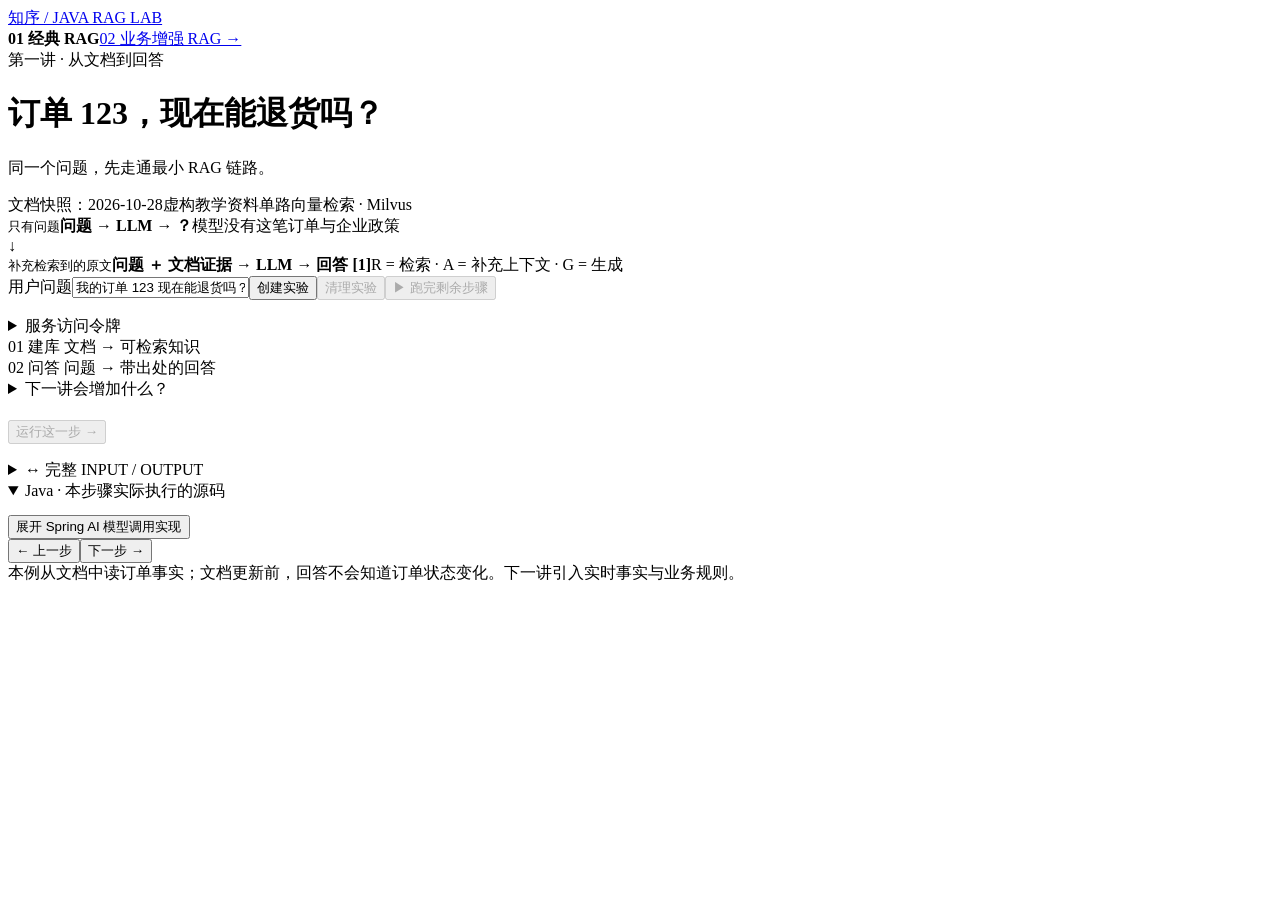
==== java-chatbot/src/main/resources/static/classic-tutorial.html @ 12b04f75 "Add classic RAG tutorial and migrate order tutorial to Milvus" ====
<!doctype html><html lang="zh-CN"><head><meta charset="utf-8"><meta name="viewport" content="width=device-width,initial-scale=1"><title>第一讲 · 经典 RAG · 订单 123</title><link rel="stylesheet" href="/classic-tutorial.css"><script src="/classic-tutorial.js" defer></script></head><body>
<header><a href="/">知序 / JAVA RAG LAB</a><nav><b>01 经典 RAG</b><a href="/tutorial.html">02 业务增强 RAG →</a></nav></header>
<main><div class="hero"><span class="eyebrow">第一讲 · 从文档到回答</span><h1>订单 123，现在能退货吗？</h1><p>同一个问题，先走通最小 RAG 链路。</p><div class="tags"><span>文档快照：2026-10-28</span><span>虚构教学资料</span><span>单路向量检索 · Milvus</span></div></div>
<section class="why"><div><small>只有问题</small><strong>问题 → LLM → ？</strong><span>模型没有这笔订单与企业政策</span></div><span class="arrow">↓</span><div><small>补充检索到的原文</small><strong>问题 ＋ 文档证据 → LLM → 回答 [1]</strong><span>R = 检索 · A = 补充上下文 · G = 生成</span></div></section>
<section class="controls"><label>用户问题<input id="question" value="我的订单 123 现在能退货吗？如果可以，该怎么操作？" maxlength="500"></label><button id="create">创建实验</button><button id="clear" disabled>清理实验</button><button id="all" disabled>▶ 跑完剩余步骤</button></section><p id="connection" role="status"></p><details id="access"><summary>服务访问令牌</summary><label>本地服务令牌（RAG_API_KEY）<input id="token" type="password" autocomplete="off"></label><button id="save-token">连接教学服务</button></details><p id="error" role="alert" hidden></p>
<div class="workspace"><aside><div class="phase-title">01 建库 <span>文档 → 可检索知识</span></div><div id="ingest" class="steps"></div><div class="phase-title">02 问答 <span>问题 → 带出处的回答</span></div><div id="query" class="steps"></div><details class="bridge"><summary>下一讲会增加什么？</summary><div class="bridge-row">文档快照 → 实时 SQL / 业务接口</div><div class="bridge-row">单路检索 → BM25 ＋ 向量 ＋ RRF</div><div class="bridge-row">模型判断 → 业务规则 ＋ 模型解释</div><a href="/tutorial.html">进入进阶版 →</a></details></aside>
<article><div class="step-head"><div><small id="number"></small><h2 id="title"></h2></div><button id="execute" disabled>运行这一步 →</button></div><div id="flow" class="flow"></div><p id="reason" class="reason"></p><div id="result" class="result"></div>
<details id="raw"><summary>↔ 完整 INPUT / OUTPUT</summary><div class="io"><section><small>INPUT</small><pre id="input"></pre></section><section><small>OUTPUT</small><pre id="output"></pre></section></div></details>
<details id="code-panel" open><summary>Java · 本步骤实际执行的源码</summary><pre><code id="code"></code></pre><button id="gateway">展开 Spring AI 模型调用实现</button><pre id="gateway-code" hidden></pre></details>
<div class="bottom"><button id="prev">← 上一步</button><span id="timing"></span><button id="next">下一步 →</button></div></article></div>
<footer>本例从文档中读订单事实；文档更新前，回答不会知道订单状态变化。下一讲引入实时事实与业务规则。</footer></main></body></html>
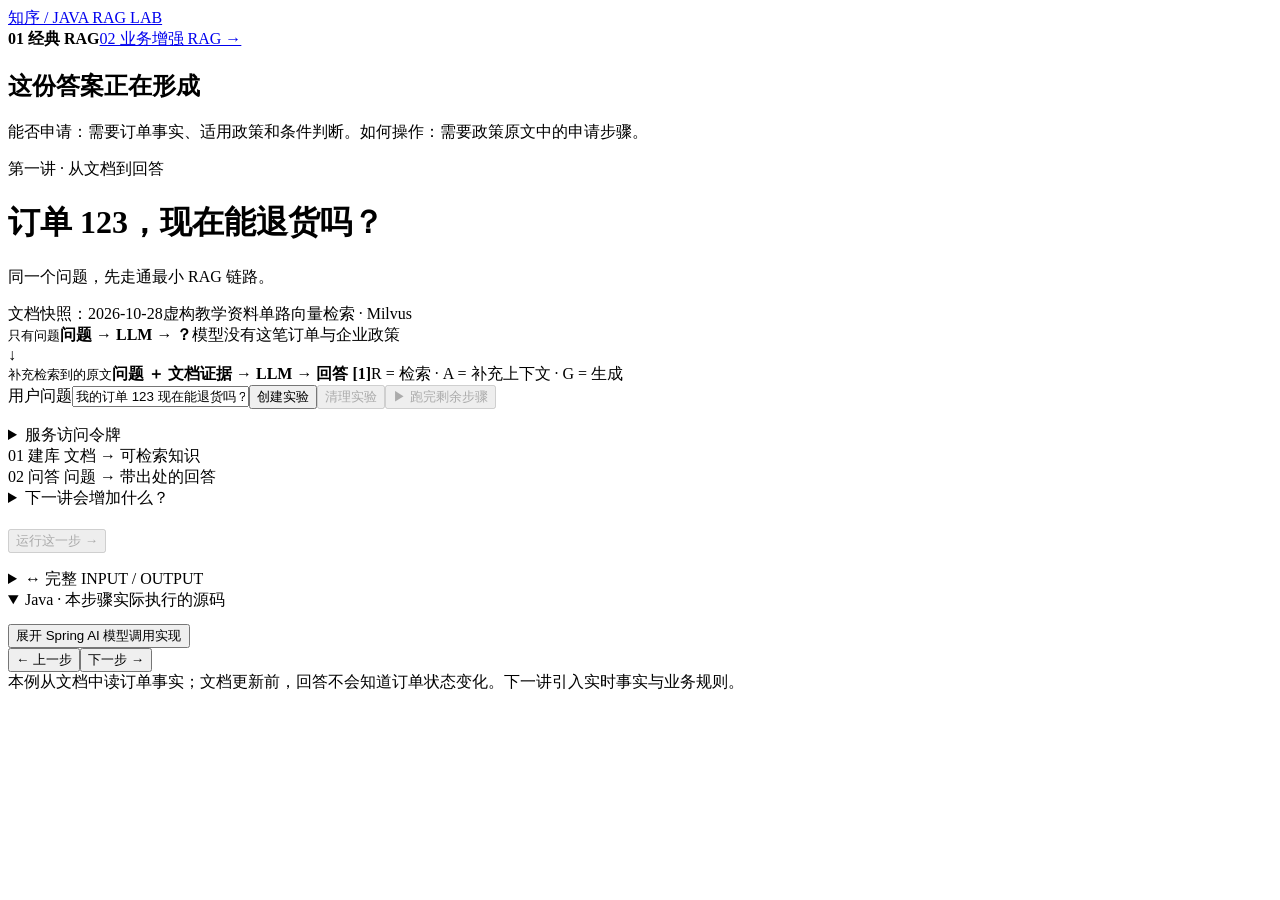
==== commit 2e192441: "feat(tutorial): track how order answers form across both lessons" ====
--- a/java-chatbot/src/main/resources/static/classic-tutorial.html
+++ b/java-chatbot/src/main/resources/static/classic-tutorial.html
@@ -1,11 +1,11 @@
-<!doctype html><html lang="zh-CN"><head><meta charset="utf-8"><meta name="viewport" content="width=device-width,initial-scale=1"><title>第一讲 · 经典 RAG · 订单 123</title><link rel="stylesheet" href="/classic-tutorial.css"><script src="/classic-tutorial.js" defer></script></head><body>
-<header><a href="/">知序 / JAVA RAG LAB</a><nav><b>01 经典 RAG</b><a href="/tutorial.html">02 业务增强 RAG →</a></nav></header>
-<main><div class="hero"><span class="eyebrow">第一讲 · 从文档到回答</span><h1>订单 123，现在能退货吗？</h1><p>同一个问题，先走通最小 RAG 链路。</p><div class="tags"><span>文档快照：2026-10-28</span><span>虚构教学资料</span><span>单路向量检索 · Milvus</span></div></div>
-<section class="why"><div><small>只有问题</small><strong>问题 → LLM → ？</strong><span>模型没有这笔订单与企业政策</span></div><span class="arrow">↓</span><div><small>补充检索到的原文</small><strong>问题 ＋ 文档证据 → LLM → 回答 [1]</strong><span>R = 检索 · A = 补充上下文 · G = 生成</span></div></section>
-<section class="controls"><label>用户问题<input id="question" value="我的订单 123 现在能退货吗？如果可以，该怎么操作？" maxlength="500"></label><button id="create">创建实验</button><button id="clear" disabled>清理实验</button><button id="all" disabled>▶ 跑完剩余步骤</button></section><p id="connection" role="status"></p><details id="access"><summary>服务访问令牌</summary><label>本地服务令牌（RAG_API_KEY）<input id="token" type="password" autocomplete="off"></label><button id="save-token">连接教学服务</button></details><p id="error" role="alert" hidden></p>
-<div class="workspace"><aside><div class="phase-title">01 建库 <span>文档 → 可检索知识</span></div><div id="ingest" class="steps"></div><div class="phase-title">02 问答 <span>问题 → 带出处的回答</span></div><div id="query" class="steps"></div><details class="bridge"><summary>下一讲会增加什么？</summary><div class="bridge-row">文档快照 → 实时 SQL / 业务接口</div><div class="bridge-row">单路检索 → BM25 ＋ 向量 ＋ RRF</div><div class="bridge-row">模型判断 → 业务规则 ＋ 模型解释</div><a href="/tutorial.html">进入进阶版 →</a></details></aside>
-<article><div class="step-head"><div><small id="number"></small><h2 id="title"></h2></div><button id="execute" disabled>运行这一步 →</button></div><div id="flow" class="flow"></div><p id="reason" class="reason"></p><div id="result" class="result"></div>
-<details id="raw"><summary>↔ 完整 INPUT / OUTPUT</summary><div class="io"><section><small>INPUT</small><pre id="input"></pre></section><section><small>OUTPUT</small><pre id="output"></pre></section></div></details>
-<details id="code-panel" open><summary>Java · 本步骤实际执行的源码</summary><pre><code id="code"></code></pre><button id="gateway">展开 Spring AI 模型调用实现</button><pre id="gateway-code" hidden></pre></details>
-<div class="bottom"><button id="prev">← 上一步</button><span id="timing"></span><button id="next">下一步 →</button></div></article></div>
+<!doctype html><html lang="zh-CN"><head><meta charset="utf-8"><meta name="viewport" content="width=device-width,initial-scale=1"><title>第一讲 · 经典 RAG · 订单 123</title><link rel="stylesheet" href="/classic-tutorial.css"><script src="/classic-tutorial.js" defer></script></head><body>
+<header><a href="/">知序 / JAVA RAG LAB</a><nav><b>01 经典 RAG</b><a href="/tutorial.html">02 业务增强 RAG →</a></nav></header>
+<main><section class="answer-progress" aria-live="polite"><h2>这份答案正在形成</h2><p>能否申请：需要订单事实、适用政策和条件判断。如何操作：需要政策原文中的申请步骤。</p><div id="answer-progress"></div></section><div class="hero"><span class="eyebrow">第一讲 · 从文档到回答</span><h1>订单 123，现在能退货吗？</h1><p>同一个问题，先走通最小 RAG 链路。</p><div class="tags"><span>文档快照：2026-10-28</span><span>虚构教学资料</span><span>单路向量检索 · Milvus</span></div></div>
+<section class="why"><div><small>只有问题</small><strong>问题 → LLM → ？</strong><span>模型没有这笔订单与企业政策</span></div><span class="arrow">↓</span><div><small>补充检索到的原文</small><strong>问题 ＋ 文档证据 → LLM → 回答 [1]</strong><span>R = 检索 · A = 补充上下文 · G = 生成</span></div></section>
+<section class="controls"><label>用户问题<input id="question" value="我的订单 123 现在能退货吗？如果可以，该怎么操作？" maxlength="500"></label><button id="create">创建实验</button><button id="clear" disabled>清理实验</button><button id="all" disabled>▶ 跑完剩余步骤</button></section><p id="connection" role="status"></p><details id="access"><summary>服务访问令牌</summary><label>本地服务令牌（RAG_API_KEY）<input id="token" type="password" autocomplete="off"></label><button id="save-token">连接教学服务</button></details><p id="error" role="alert" hidden></p>
+<div class="workspace"><aside><div class="phase-title">01 建库 <span>文档 → 可检索知识</span></div><div id="ingest" class="steps"></div><div class="phase-title">02 问答 <span>问题 → 带出处的回答</span></div><div id="query" class="steps"></div><details class="bridge"><summary>下一讲会增加什么？</summary><div class="bridge-row">文档快照 → 实时 SQL / 业务接口</div><div class="bridge-row">单路检索 → BM25 ＋ 向量 ＋ RRF</div><div class="bridge-row">模型判断 → 业务规则 ＋ 模型解释</div><a href="/tutorial.html">进入进阶版 →</a></details></aside>
+<article><div class="step-head"><div><small id="number"></small><h2 id="title"></h2></div><button id="execute" disabled>运行这一步 →</button></div><div id="flow" class="flow"></div><p id="reason" class="reason"></p><div id="result" class="result"></div>
+<details id="raw"><summary>↔ 完整 INPUT / OUTPUT</summary><div class="io"><section><small>INPUT</small><pre id="input"></pre></section><section><small>OUTPUT</small><pre id="output"></pre></section></div></details>
+<details id="code-panel" open><summary>Java · 本步骤实际执行的源码</summary><pre><code id="code"></code></pre><button id="gateway">展开 Spring AI 模型调用实现</button><pre id="gateway-code" hidden></pre></details>
+<div class="bottom"><button id="prev">← 上一步</button><span id="timing"></span><button id="next">下一步 →</button></div></article></div>
 <footer>本例从文档中读订单事实；文档更新前，回答不会知道订单状态变化。下一讲引入实时事实与业务规则。</footer></main></body></html>
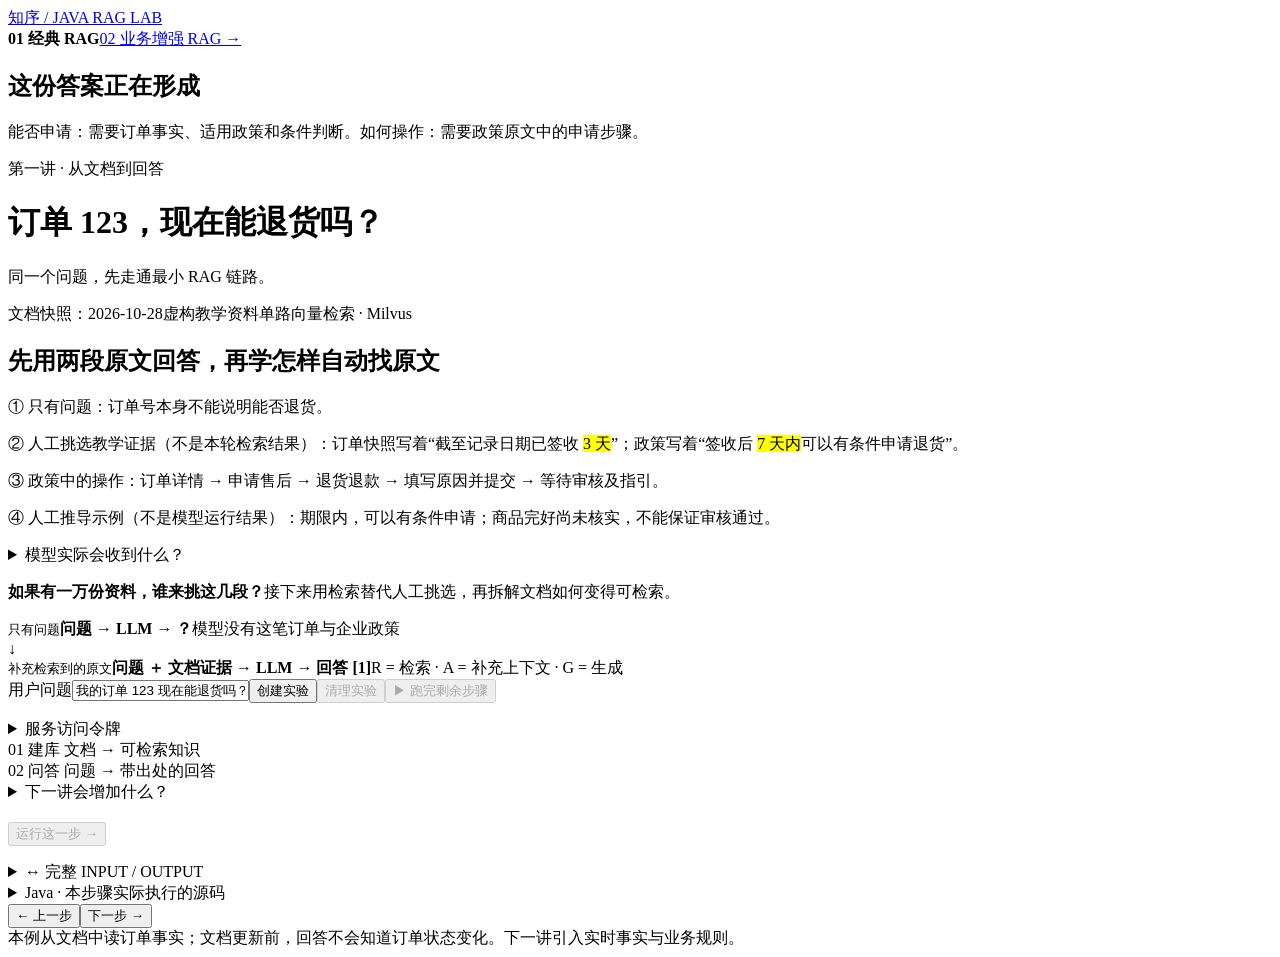
==== commit 6af3fb9c: "feat(tutorial): teach evidence before indexing machinery" ====
--- a/java-chatbot/src/main/resources/static/classic-tutorial.html
+++ b/java-chatbot/src/main/resources/static/classic-tutorial.html
@@ -1,11 +1,11 @@
 <!doctype html><html lang="zh-CN"><head><meta charset="utf-8"><meta name="viewport" content="width=device-width,initial-scale=1"><title>第一讲 · 经典 RAG · 订单 123</title><link rel="stylesheet" href="/classic-tutorial.css"><script src="/classic-tutorial.js" defer></script></head><body>
 <header><a href="/">知序 / JAVA RAG LAB</a><nav><b>01 经典 RAG</b><a href="/tutorial.html">02 业务增强 RAG →</a></nav></header>
 <main><section class="answer-progress" aria-live="polite"><h2>这份答案正在形成</h2><p>能否申请：需要订单事实、适用政策和条件判断。如何操作：需要政策原文中的申请步骤。</p><div id="answer-progress"></div></section><div class="hero"><span class="eyebrow">第一讲 · 从文档到回答</span><h1>订单 123，现在能退货吗？</h1><p>同一个问题，先走通最小 RAG 链路。</p><div class="tags"><span>文档快照：2026-10-28</span><span>虚构教学资料</span><span>单路向量检索 · Milvus</span></div></div>
-<section class="why"><div><small>只有问题</small><strong>问题 → LLM → ？</strong><span>模型没有这笔订单与企业政策</span></div><span class="arrow">↓</span><div><small>补充检索到的原文</small><strong>问题 ＋ 文档证据 → LLM → 回答 [1]</strong><span>R = 检索 · A = 补充上下文 · G = 生成</span></div></section>
+<section class="answer-progress"><h2>先用两段原文回答，再学怎样自动找原文</h2><p>① 只有问题：订单号本身不能说明能否退货。</p><p>② 人工挑选教学证据（不是本轮检索结果）：订单快照写着“截至记录日期已签收 <mark>3 天</mark>”；政策写着“签收后 <mark>7 天内</mark>可以有条件申请退货”。</p><p>③ 政策中的操作：订单详情 → 申请售后 → 退货退款 → 填写原因并提交 → 等待审核及指引。</p><p>④ 人工推导示例（不是模型运行结果）：期限内，可以有条件申请；商品完好尚未核实，不能保证审核通过。</p><details><summary>模型实际会收到什么？</summary><p>回答要求 + 用户问题 + 订单快照原文 + 退货政策原文。下方运行到“拼接 Prompt”可查看真实输入，运行“生成回答”查看真实输出。</p></details><p><strong>如果有一万份资料，谁来挑这几段？</strong>接下来用检索替代人工挑选，再拆解文档如何变得可检索。</p></section><section class="why"><div><small>只有问题</small><strong>问题 → LLM → ？</strong><span>模型没有这笔订单与企业政策</span></div><span class="arrow">↓</span><div><small>补充检索到的原文</small><strong>问题 ＋ 文档证据 → LLM → 回答 [1]</strong><span>R = 检索 · A = 补充上下文 · G = 生成</span></div></section>
 <section class="controls"><label>用户问题<input id="question" value="我的订单 123 现在能退货吗？如果可以，该怎么操作？" maxlength="500"></label><button id="create">创建实验</button><button id="clear" disabled>清理实验</button><button id="all" disabled>▶ 跑完剩余步骤</button></section><p id="connection" role="status"></p><details id="access"><summary>服务访问令牌</summary><label>本地服务令牌（RAG_API_KEY）<input id="token" type="password" autocomplete="off"></label><button id="save-token">连接教学服务</button></details><p id="error" role="alert" hidden></p>
 <div class="workspace"><aside><div class="phase-title">01 建库 <span>文档 → 可检索知识</span></div><div id="ingest" class="steps"></div><div class="phase-title">02 问答 <span>问题 → 带出处的回答</span></div><div id="query" class="steps"></div><details class="bridge"><summary>下一讲会增加什么？</summary><div class="bridge-row">文档快照 → 实时 SQL / 业务接口</div><div class="bridge-row">单路检索 → BM25 ＋ 向量 ＋ RRF</div><div class="bridge-row">模型判断 → 业务规则 ＋ 模型解释</div><a href="/tutorial.html">进入进阶版 →</a></details></aside>
 <article><div class="step-head"><div><small id="number"></small><h2 id="title"></h2></div><button id="execute" disabled>运行这一步 →</button></div><div id="flow" class="flow"></div><p id="reason" class="reason"></p><div id="result" class="result"></div>
 <details id="raw"><summary>↔ 完整 INPUT / OUTPUT</summary><div class="io"><section><small>INPUT</small><pre id="input"></pre></section><section><small>OUTPUT</small><pre id="output"></pre></section></div></details>
-<details id="code-panel" open><summary>Java · 本步骤实际执行的源码</summary><pre><code id="code"></code></pre><button id="gateway">展开 Spring AI 模型调用实现</button><pre id="gateway-code" hidden></pre></details>
+<details id="code-panel"><summary>Java · 本步骤实际执行的源码</summary><pre><code id="code"></code></pre><button id="gateway">展开 Spring AI 模型调用实现</button><pre id="gateway-code" hidden></pre></details>
 <div class="bottom"><button id="prev">← 上一步</button><span id="timing"></span><button id="next">下一步 →</button></div></article></div>
 <footer>本例从文档中读订单事实；文档更新前，回答不会知道订单状态变化。下一讲引入实时事实与业务规则。</footer></main></body></html>
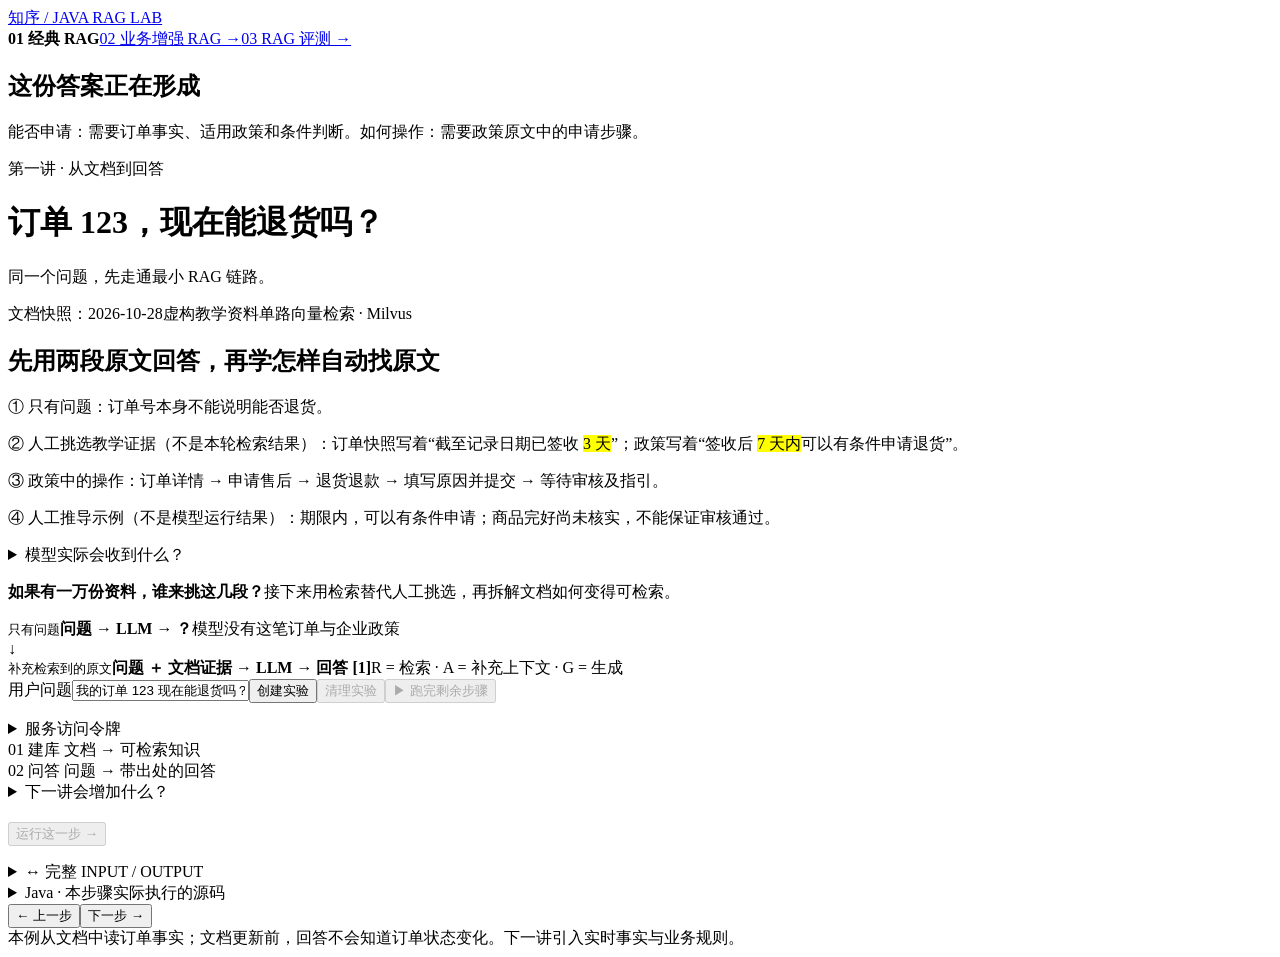
==== commit ea4ac555: "feat(tutorial): add executable RAG evaluation lesson" ====
--- a/java-chatbot/src/main/resources/static/classic-tutorial.html
+++ b/java-chatbot/src/main/resources/static/classic-tutorial.html
@@ -1,5 +1,5 @@
 <!doctype html><html lang="zh-CN"><head><meta charset="utf-8"><meta name="viewport" content="width=device-width,initial-scale=1"><title>第一讲 · 经典 RAG · 订单 123</title><link rel="stylesheet" href="/classic-tutorial.css"><script src="/classic-tutorial.js" defer></script></head><body>
-<header><a href="/">知序 / JAVA RAG LAB</a><nav><b>01 经典 RAG</b><a href="/tutorial.html">02 业务增强 RAG →</a></nav></header>
+<header><a href="/">知序 / JAVA RAG LAB</a><nav><b>01 经典 RAG</b><a href="/tutorial.html">02 业务增强 RAG →</a><a href="/evaluation-tutorial.html">03 RAG 评测 →</a></nav></header>
 <main><section class="answer-progress" aria-live="polite"><h2>这份答案正在形成</h2><p>能否申请：需要订单事实、适用政策和条件判断。如何操作：需要政策原文中的申请步骤。</p><div id="answer-progress"></div></section><div class="hero"><span class="eyebrow">第一讲 · 从文档到回答</span><h1>订单 123，现在能退货吗？</h1><p>同一个问题，先走通最小 RAG 链路。</p><div class="tags"><span>文档快照：2026-10-28</span><span>虚构教学资料</span><span>单路向量检索 · Milvus</span></div></div>
 <section class="answer-progress"><h2>先用两段原文回答，再学怎样自动找原文</h2><p>① 只有问题：订单号本身不能说明能否退货。</p><p>② 人工挑选教学证据（不是本轮检索结果）：订单快照写着“截至记录日期已签收 <mark>3 天</mark>”；政策写着“签收后 <mark>7 天内</mark>可以有条件申请退货”。</p><p>③ 政策中的操作：订单详情 → 申请售后 → 退货退款 → 填写原因并提交 → 等待审核及指引。</p><p>④ 人工推导示例（不是模型运行结果）：期限内，可以有条件申请；商品完好尚未核实，不能保证审核通过。</p><details><summary>模型实际会收到什么？</summary><p>回答要求 + 用户问题 + 订单快照原文 + 退货政策原文。下方运行到“拼接 Prompt”可查看真实输入，运行“生成回答”查看真实输出。</p></details><p><strong>如果有一万份资料，谁来挑这几段？</strong>接下来用检索替代人工挑选，再拆解文档如何变得可检索。</p></section><section class="why"><div><small>只有问题</small><strong>问题 → LLM → ？</strong><span>模型没有这笔订单与企业政策</span></div><span class="arrow">↓</span><div><small>补充检索到的原文</small><strong>问题 ＋ 文档证据 → LLM → 回答 [1]</strong><span>R = 检索 · A = 补充上下文 · G = 生成</span></div></section>
 <section class="controls"><label>用户问题<input id="question" value="我的订单 123 现在能退货吗？如果可以，该怎么操作？" maxlength="500"></label><button id="create">创建实验</button><button id="clear" disabled>清理实验</button><button id="all" disabled>▶ 跑完剩余步骤</button></section><p id="connection" role="status"></p><details id="access"><summary>服务访问令牌</summary><label>本地服务令牌（RAG_API_KEY）<input id="token" type="password" autocomplete="off"></label><button id="save-token">连接教学服务</button></details><p id="error" role="alert" hidden></p>
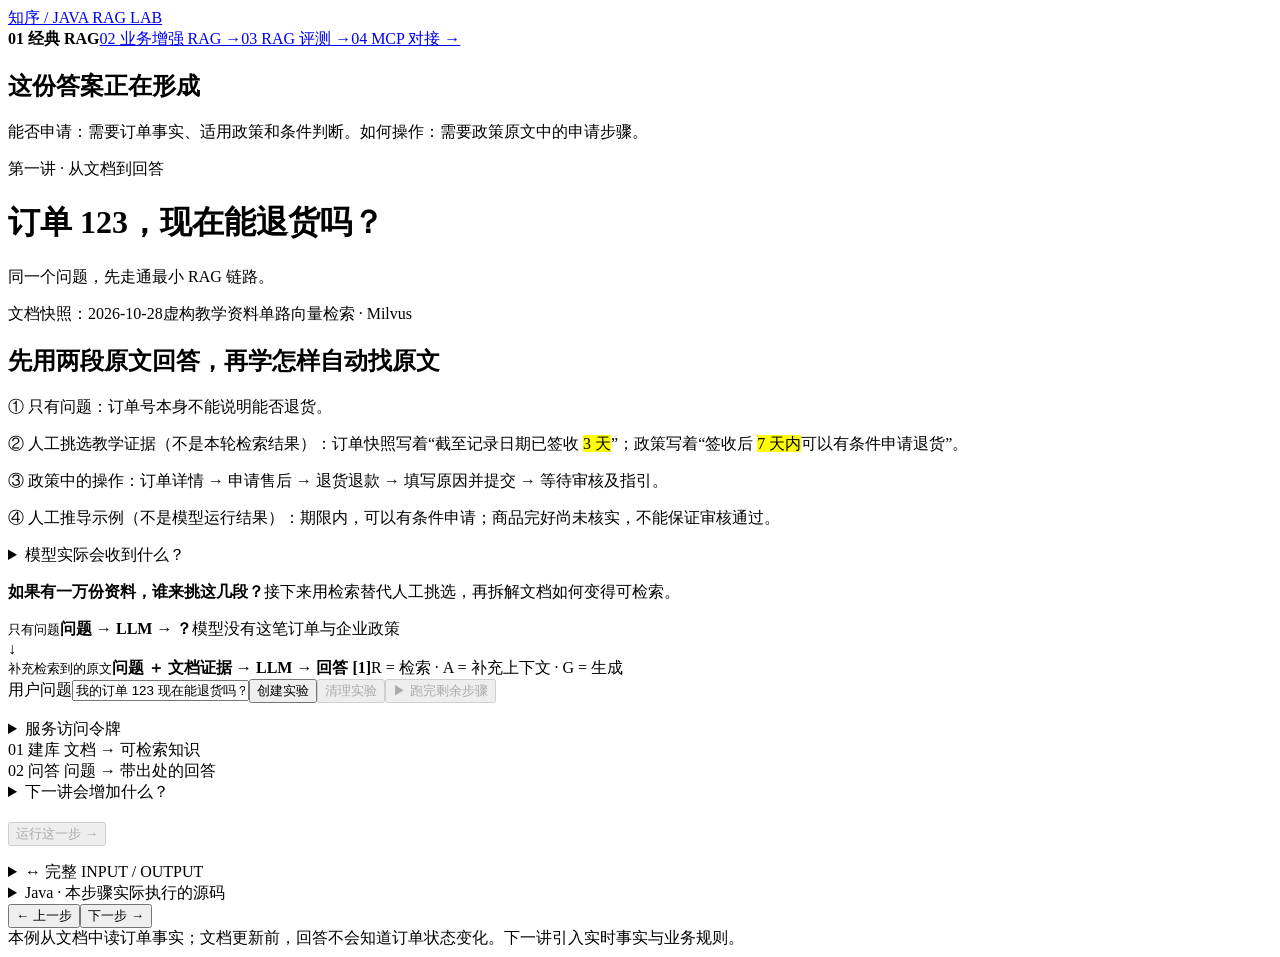
==== commit fedcf688: "feat(tutorial): add MCP walkthrough page and navigation" ====
--- a/java-chatbot/src/main/resources/static/classic-tutorial.html
+++ b/java-chatbot/src/main/resources/static/classic-tutorial.html
@@ -1,5 +1,5 @@
 <!doctype html><html lang="zh-CN"><head><meta charset="utf-8"><meta name="viewport" content="width=device-width,initial-scale=1"><title>第一讲 · 经典 RAG · 订单 123</title><link rel="stylesheet" href="/classic-tutorial.css"><script src="/classic-tutorial.js" defer></script></head><body>
-<header><a href="/">知序 / JAVA RAG LAB</a><nav><b>01 经典 RAG</b><a href="/tutorial.html">02 业务增强 RAG →</a><a href="/evaluation-tutorial.html">03 RAG 评测 →</a></nav></header>
+<header><a href="/">知序 / JAVA RAG LAB</a><nav><b>01 经典 RAG</b><a href="/tutorial.html">02 业务增强 RAG →</a><a href="/evaluation-tutorial.html">03 RAG 评测 →</a><a href="/mcp-tutorial.html">04 MCP 对接 →</a></nav></header>
 <main><section class="answer-progress" aria-live="polite"><h2>这份答案正在形成</h2><p>能否申请：需要订单事实、适用政策和条件判断。如何操作：需要政策原文中的申请步骤。</p><div id="answer-progress"></div></section><div class="hero"><span class="eyebrow">第一讲 · 从文档到回答</span><h1>订单 123，现在能退货吗？</h1><p>同一个问题，先走通最小 RAG 链路。</p><div class="tags"><span>文档快照：2026-10-28</span><span>虚构教学资料</span><span>单路向量检索 · Milvus</span></div></div>
 <section class="answer-progress"><h2>先用两段原文回答，再学怎样自动找原文</h2><p>① 只有问题：订单号本身不能说明能否退货。</p><p>② 人工挑选教学证据（不是本轮检索结果）：订单快照写着“截至记录日期已签收 <mark>3 天</mark>”；政策写着“签收后 <mark>7 天内</mark>可以有条件申请退货”。</p><p>③ 政策中的操作：订单详情 → 申请售后 → 退货退款 → 填写原因并提交 → 等待审核及指引。</p><p>④ 人工推导示例（不是模型运行结果）：期限内，可以有条件申请；商品完好尚未核实，不能保证审核通过。</p><details><summary>模型实际会收到什么？</summary><p>回答要求 + 用户问题 + 订单快照原文 + 退货政策原文。下方运行到“拼接 Prompt”可查看真实输入，运行“生成回答”查看真实输出。</p></details><p><strong>如果有一万份资料，谁来挑这几段？</strong>接下来用检索替代人工挑选，再拆解文档如何变得可检索。</p></section><section class="why"><div><small>只有问题</small><strong>问题 → LLM → ？</strong><span>模型没有这笔订单与企业政策</span></div><span class="arrow">↓</span><div><small>补充检索到的原文</small><strong>问题 ＋ 文档证据 → LLM → 回答 [1]</strong><span>R = 检索 · A = 补充上下文 · G = 生成</span></div></section>
 <section class="controls"><label>用户问题<input id="question" value="我的订单 123 现在能退货吗？如果可以，该怎么操作？" maxlength="500"></label><button id="create">创建实验</button><button id="clear" disabled>清理实验</button><button id="all" disabled>▶ 跑完剩余步骤</button></section><p id="connection" role="status"></p><details id="access"><summary>服务访问令牌</summary><label>本地服务令牌（RAG_API_KEY）<input id="token" type="password" autocomplete="off"></label><button id="save-token">连接教学服务</button></details><p id="error" role="alert" hidden></p>
